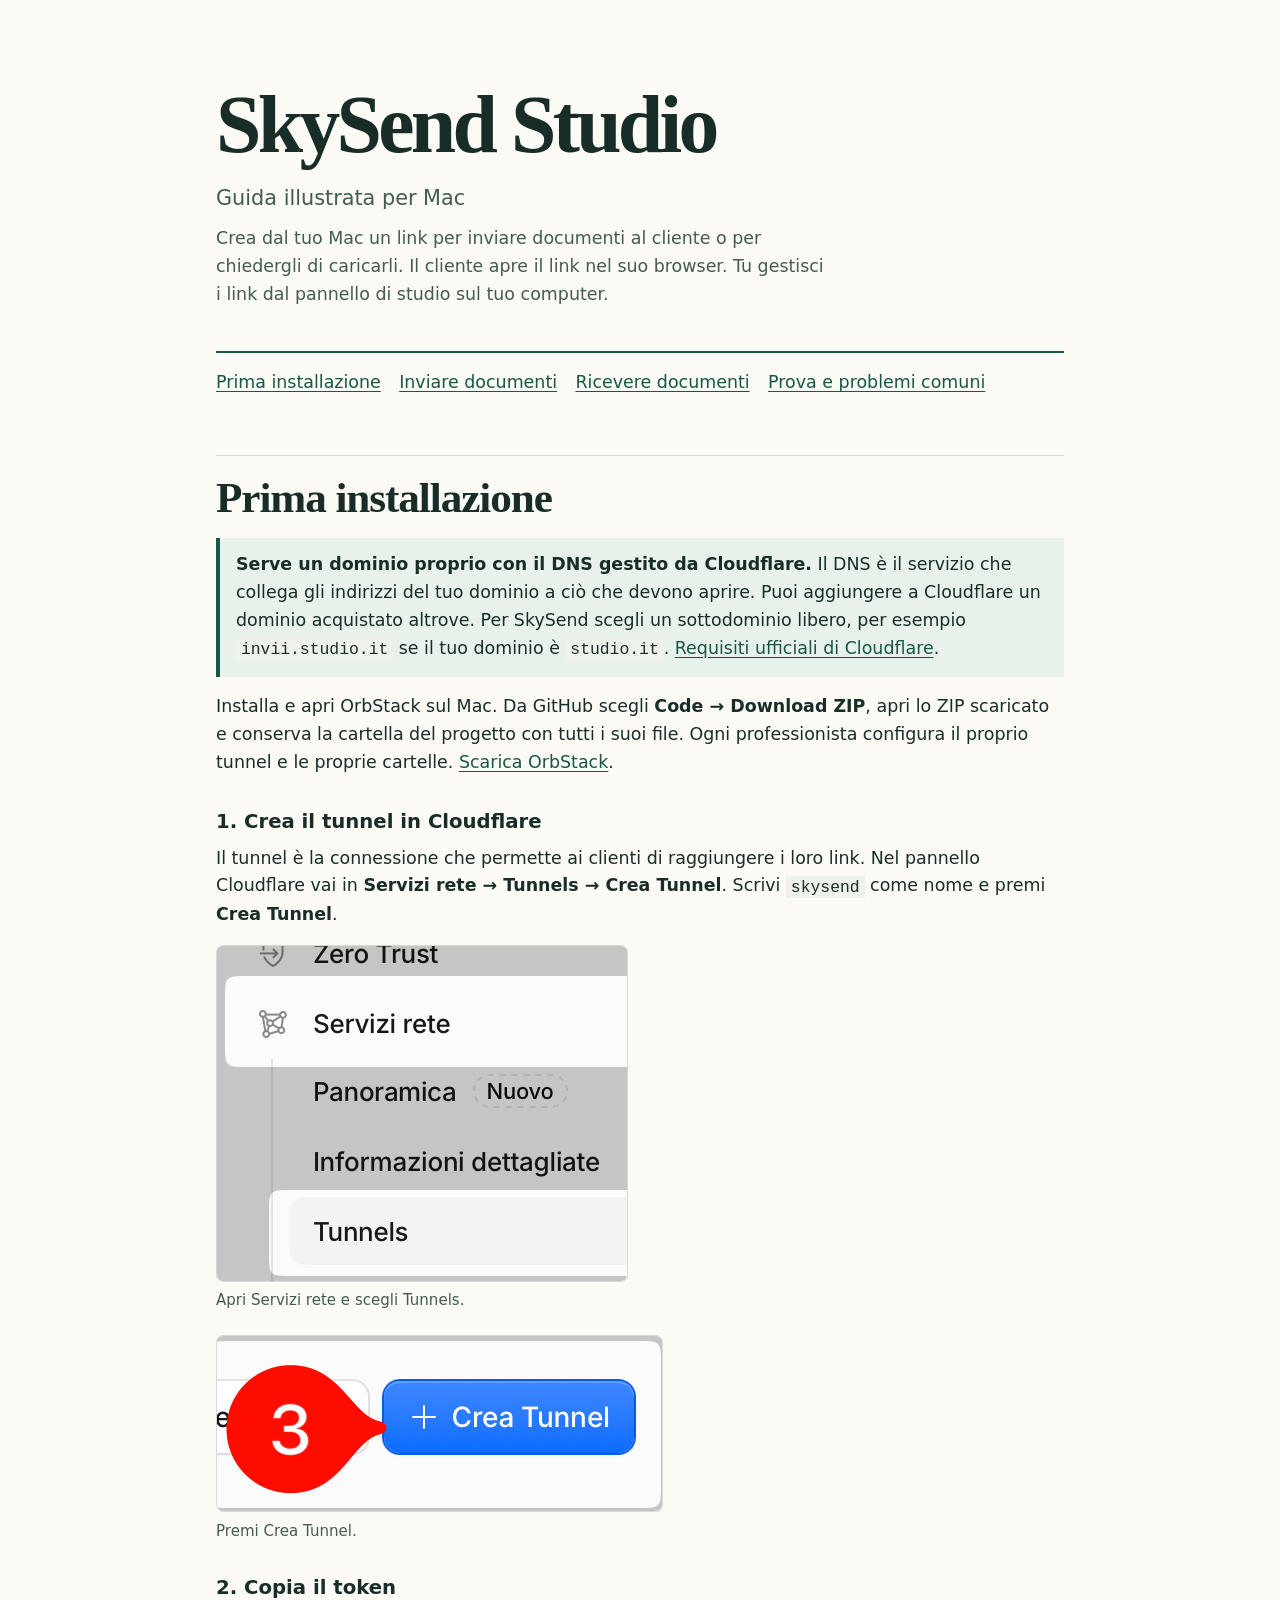
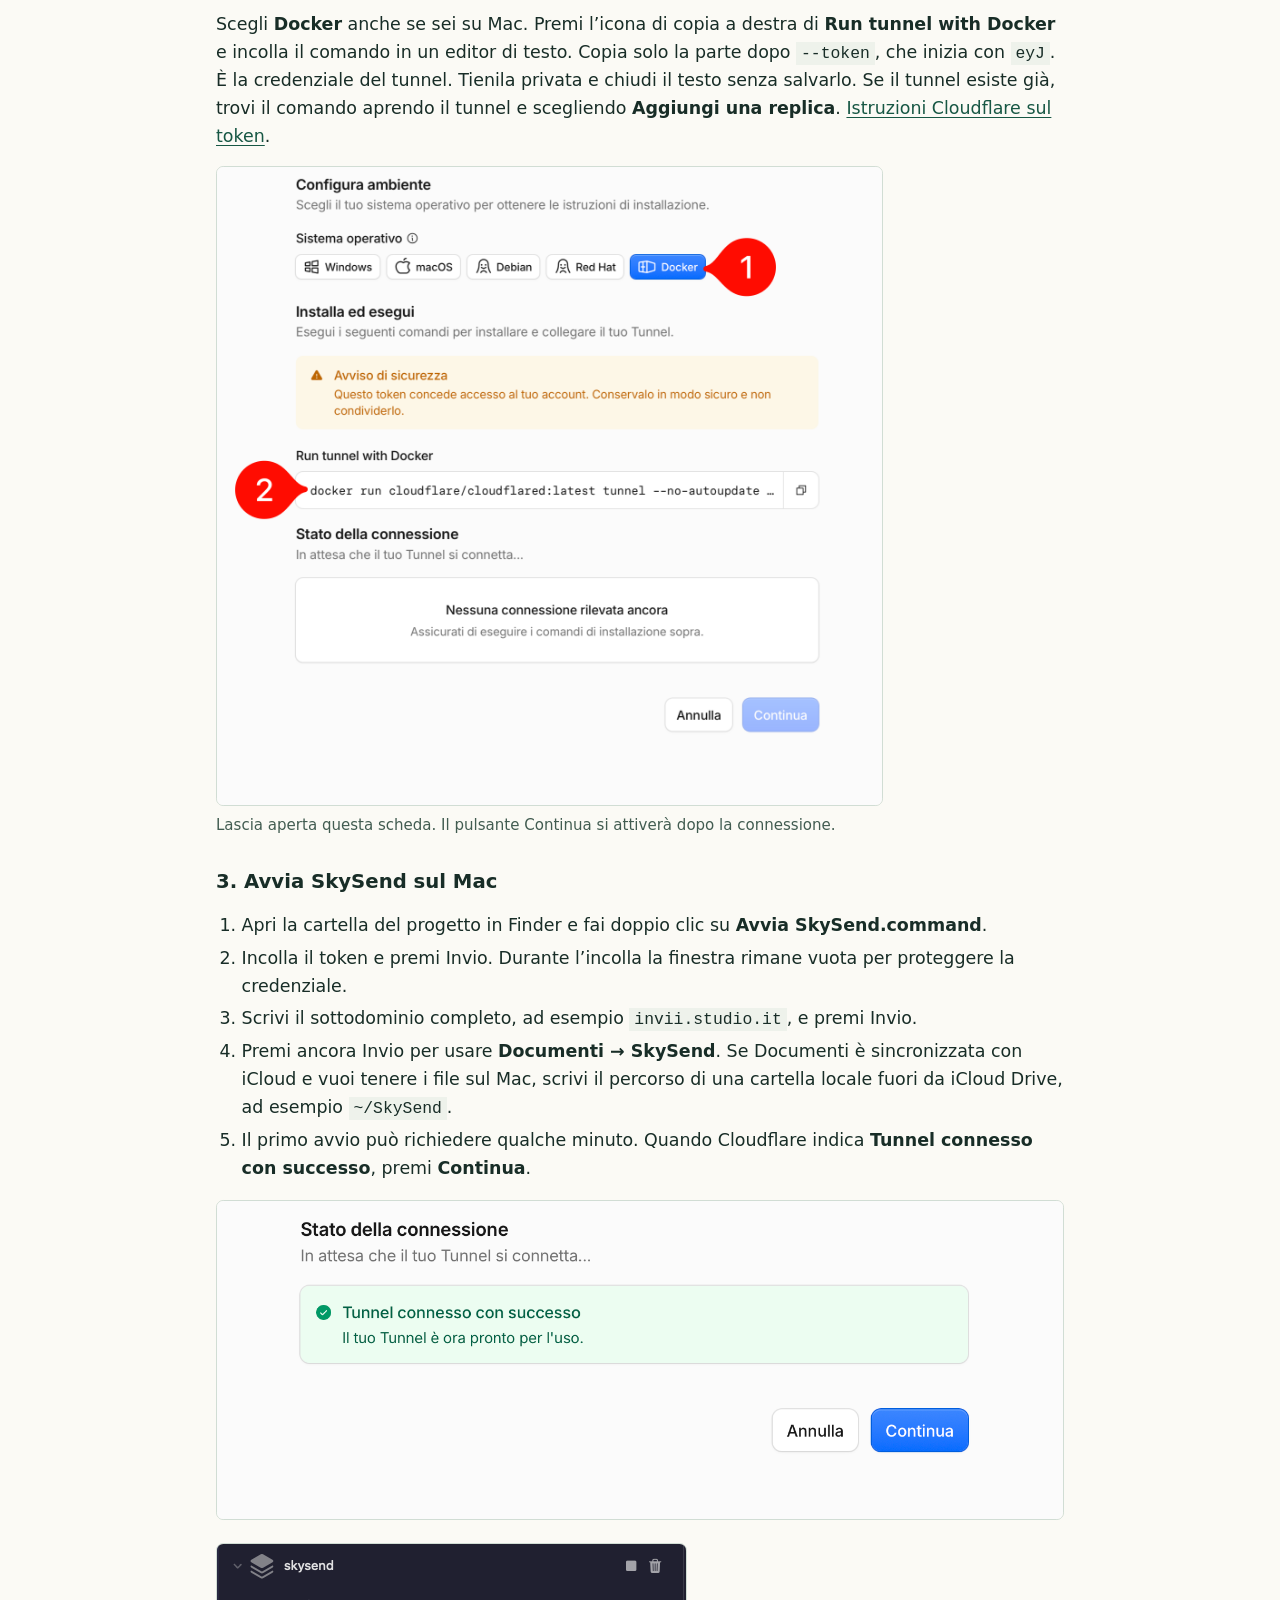
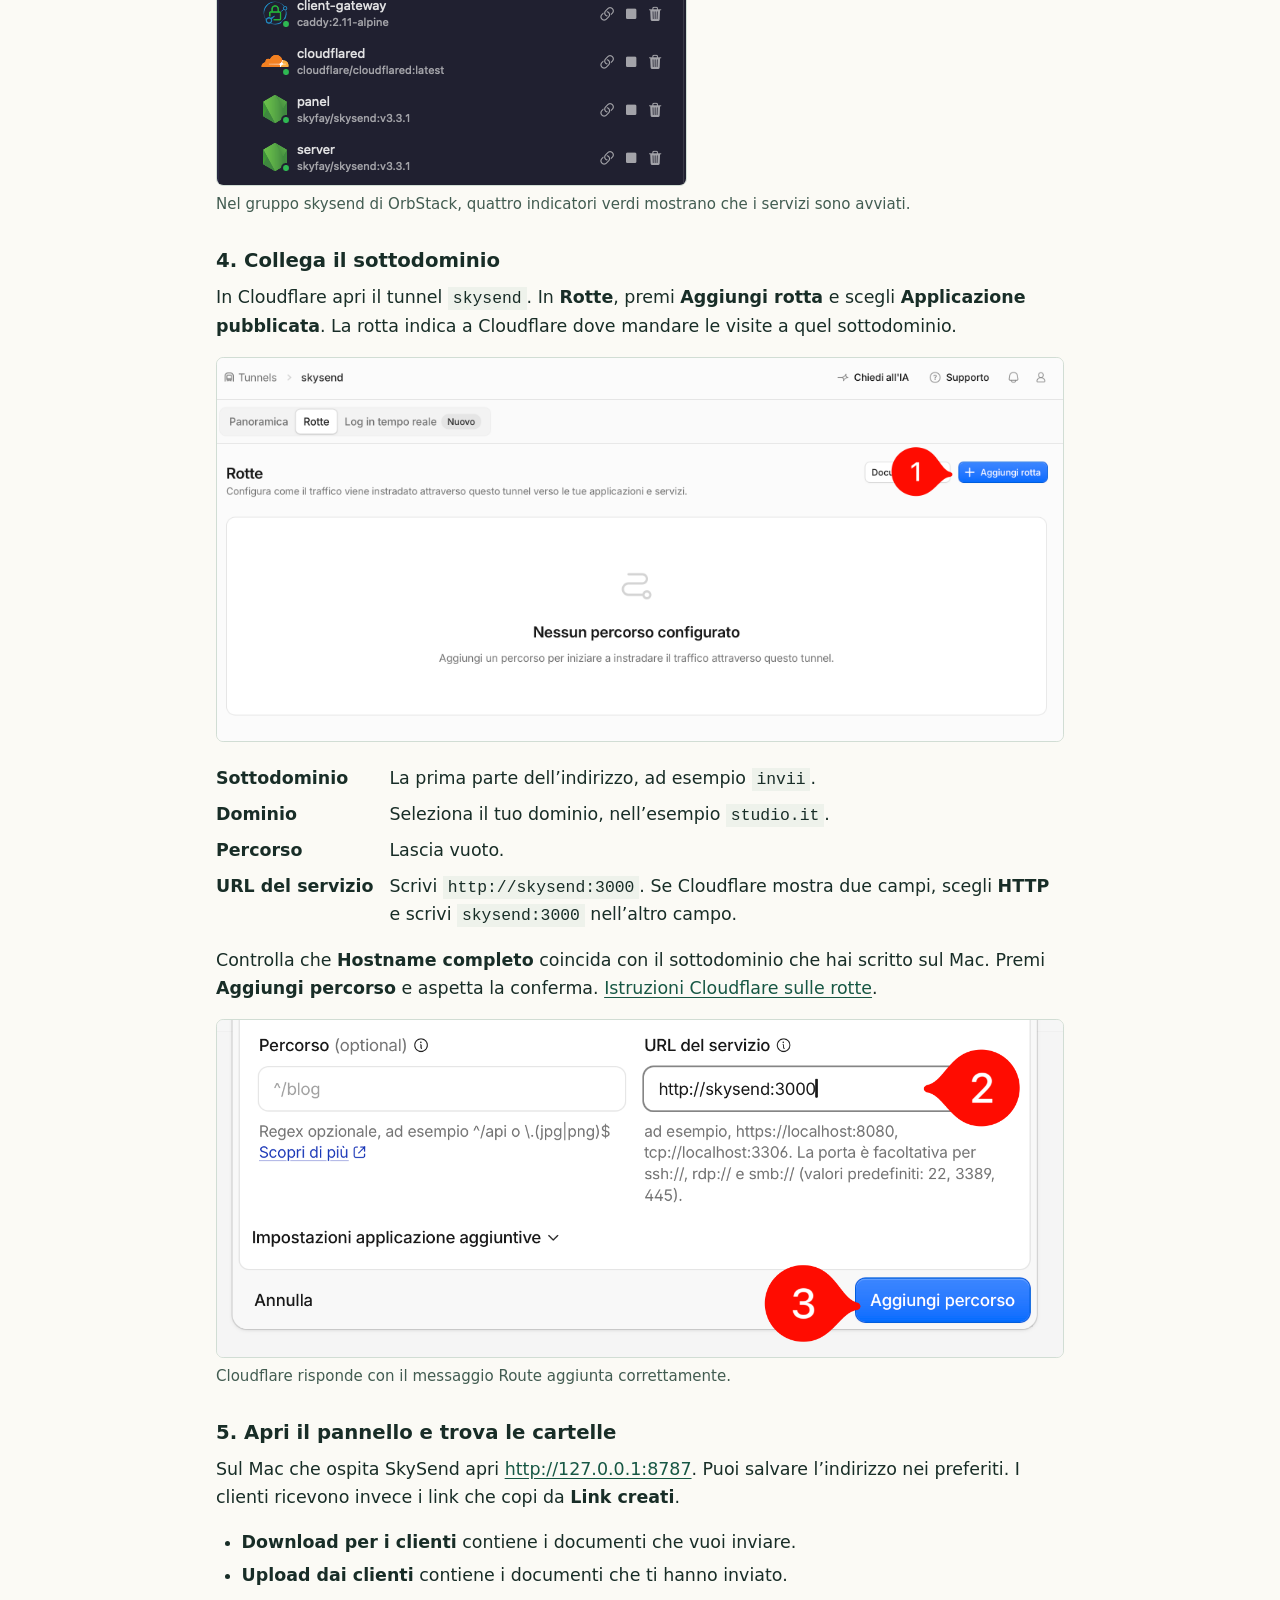
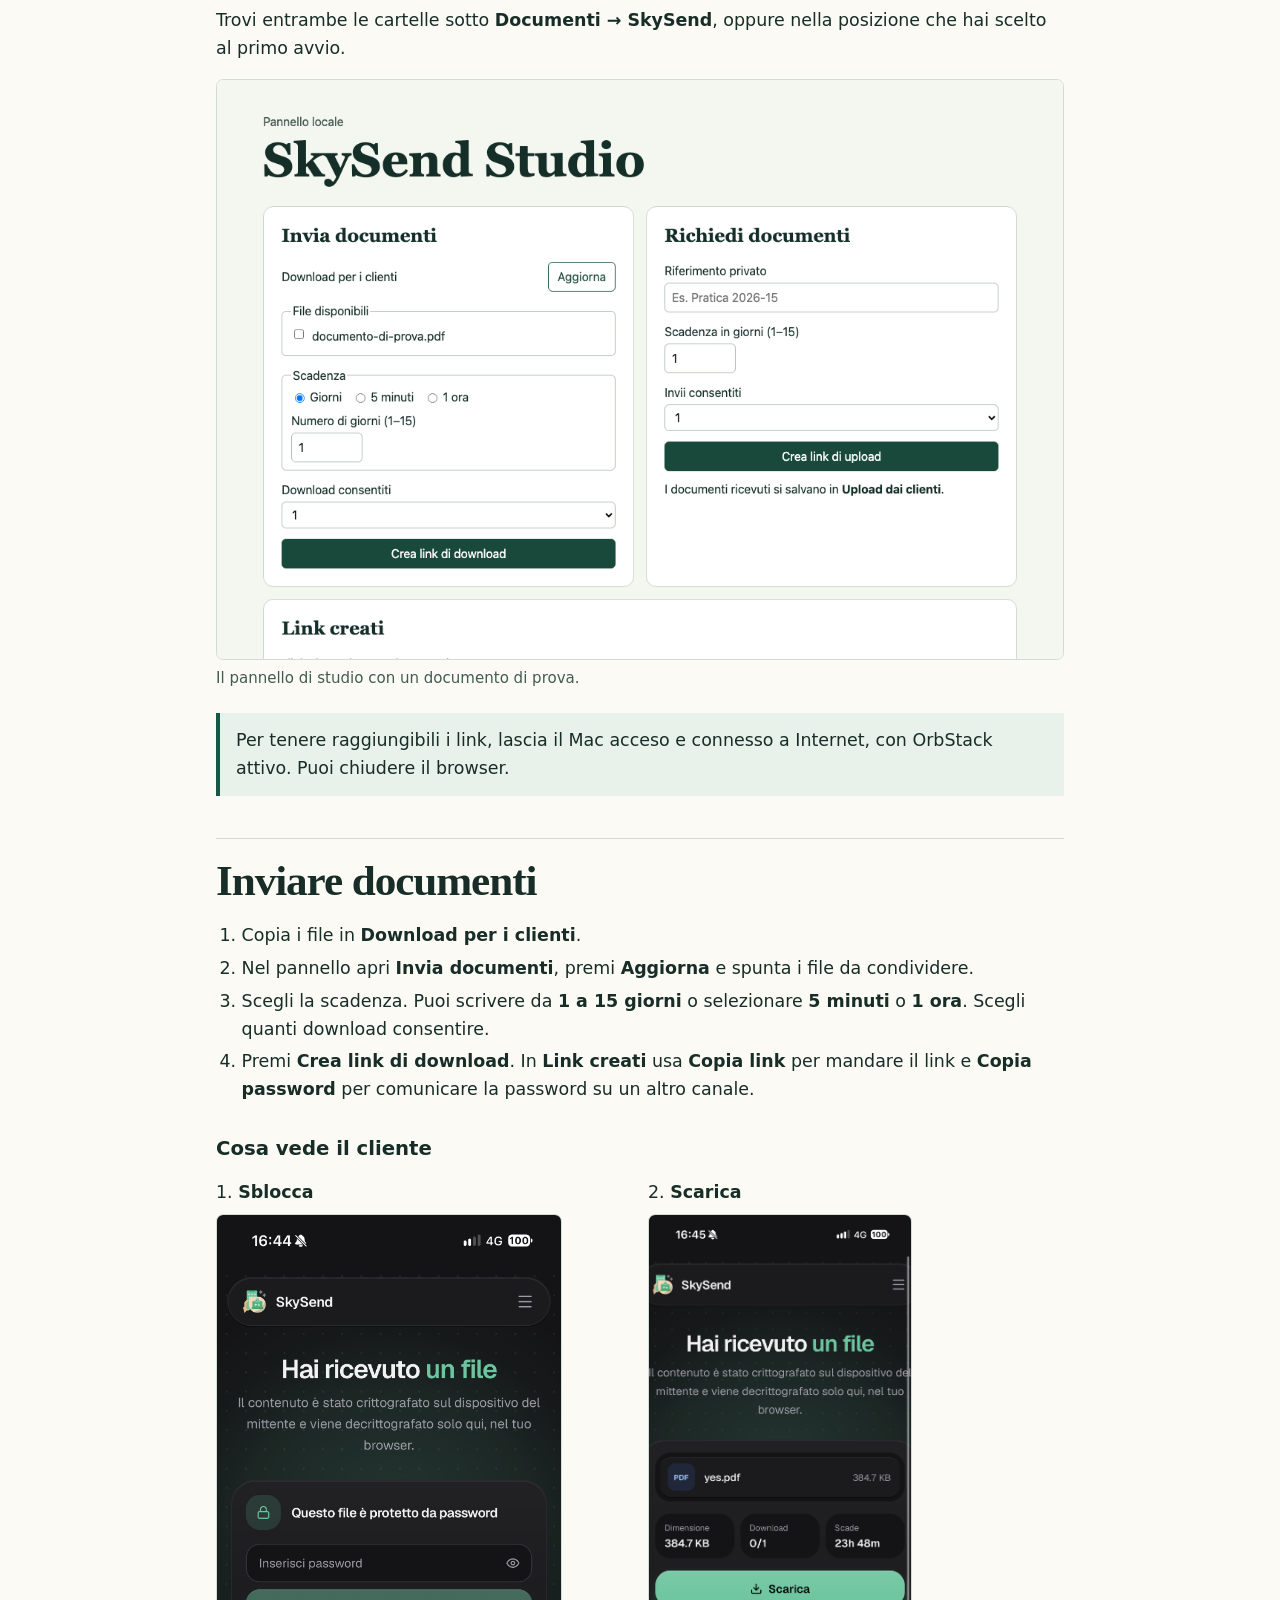
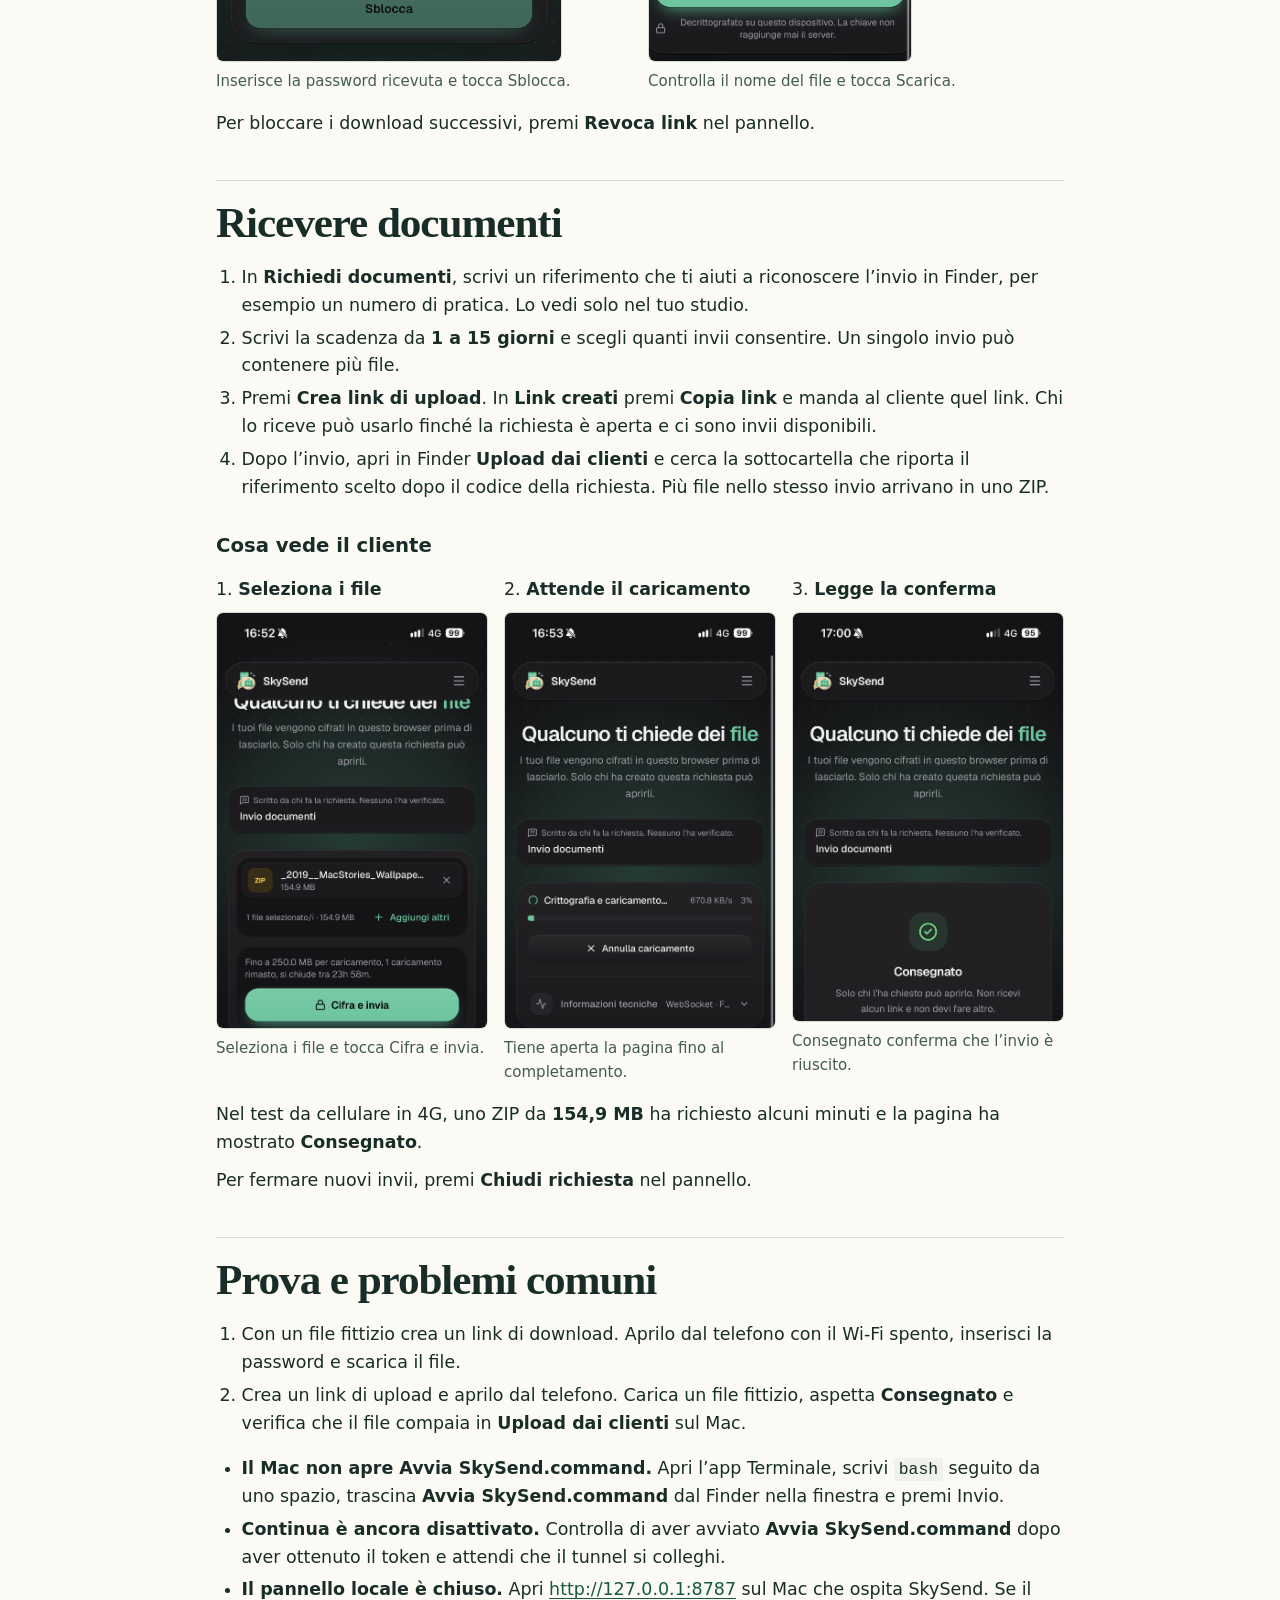
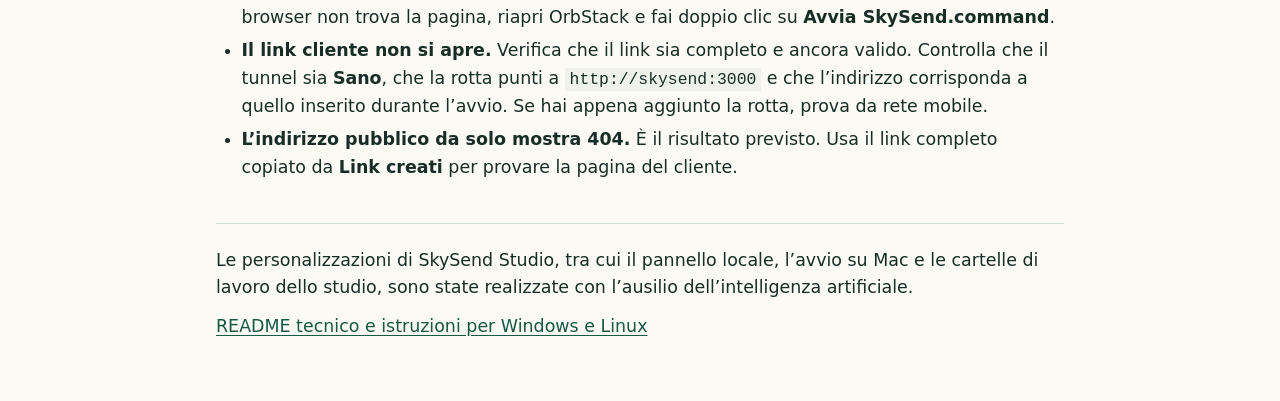
==== Guida SkySend.html @ 8be5df9d "Pubblica SkySend Studio con la guida illustrata" ====
<!doctype html>
<html lang="it">
<head>
  <meta charset="utf-8">
  <meta name="viewport" content="width=device-width, initial-scale=1">
  <title>SkySend Studio · Guida illustrata per Mac</title>
  <style>
    :root {
      color-scheme: light;
      --ink: #182d27;
      --muted: #425c51;
      --green: #175744;
      --line: #d1ddd4;
      --paper: #fbfaf5;
      --note: #e8f1ea;
    }
    * { box-sizing: border-box; }
    body { margin: 0; background: var(--paper); color: var(--ink); font: 1.09rem/1.6 system-ui, sans-serif; }
    main { width: min(100% - 2rem, 53rem); margin: 0 auto 4rem; }
    header { padding: clamp(2rem, 9vw, 5rem) 0 2rem; border-bottom: 2px solid var(--green); }
    h1, h2 { font-family: Georgia, serif; line-height: 1.1; }
    h1 { font-size: clamp(2.9rem, 8vw, 5.1rem); margin: 0 0 .75rem; letter-spacing: -.045em; }
    h2 { font-size: clamp(1.95rem, 5vw, 2.7rem); margin: 0 0 1rem; letter-spacing: -.025em; }
    h3 { margin: 2rem 0 .55rem; line-height: 1.3; font-size: 1.23rem; }
    p { margin: .65rem 0; }
    header p { max-width: 38rem; color: var(--muted); }
    .subtitle { font-size: 1.3rem; }
    a { color: var(--green); text-underline-offset: .19em; }
    a:focus-visible { outline: 2px solid var(--green); outline-offset: 4px; }
    nav ul { display: flex; flex-wrap: wrap; gap: .55rem 1.15rem; margin: 0; padding: 1rem 0; list-style: none; }
    section { margin-top: 2.6rem; padding-top: 1.15rem; border-top: 1px solid var(--line); scroll-margin: 1rem; }
    ol, ul { padding-inline-start: 1.6rem; }
    li + li { margin-top: .3rem; }
    nav li + li { margin-top: 0; }
    .note { padding: .85rem 1rem; background: var(--note); border-left: .25rem solid var(--green); margin: 1rem 0; }
    figure { margin: 1rem 0 1.45rem; }
    img { display: block; width: auto; max-width: 100%; max-height: 40rem; border: 1px solid var(--line); border-radius: .45rem; }
    figcaption { color: var(--muted); margin-top: .4rem; font-size: .94rem; }
    .phone-steps { display: grid; grid-template-columns: repeat(auto-fit, minmax(min(100%, 13rem), 1fr)); gap: 1rem; list-style-position: inside; padding: 0; }
    .phone-steps li { margin: 0; }
    .phone-steps figure { margin: .45rem 0 0; }
    .phone-steps img { max-height: 28rem; }
    code { font-size: .94em; background: #eef2eb; padding: .12em .3em; overflow-wrap: anywhere; }
    .fields { display: grid; grid-template-columns: minmax(7.5rem, auto) 1fr; gap: .5rem 1rem; }
    .fields dt { font-weight: 700; }
    .fields dd { margin: 0; }
    footer { border-top: 1px solid var(--line); margin-top: 2.6rem; padding-top: .75rem; }
    @media print {
      body { background: white; font-size: 10pt; }
      main { width: 100%; margin: 0; }
      header { padding-top: 0; }
      h2, h3 { break-after: avoid; }
      figure { break-inside: avoid; }
      img { max-height: 16cm; }
      .phone-steps img { max-height: 9cm; }
    }
  </style>
</head>
<body>
<main>
  <header>
    <h1>SkySend Studio</h1>
    <p class="subtitle">Guida illustrata per Mac</p>
    <p>Crea dal tuo Mac un link per inviare documenti al cliente o per chiedergli di caricarli. Il cliente apre il link nel suo browser. Tu gestisci i link dal pannello di studio sul tuo computer.</p>
  </header>

  <nav aria-label="Indice della guida">
    <ul>
      <li><a href="#installazione">Prima installazione</a></li>
      <li><a href="#inviare">Inviare documenti</a></li>
      <li><a href="#ricevere">Ricevere documenti</a></li>
      <li><a href="#prova">Prova e problemi comuni</a></li>
    </ul>
  </nav>

  <section id="installazione" aria-labelledby="installazione-titolo">
    <h2 id="installazione-titolo">Prima installazione</h2>
    <div class="note">
      <strong>Serve un dominio proprio con il DNS gestito da Cloudflare.</strong> Il DNS è il servizio che collega gli indirizzi del tuo dominio a ciò che devono aprire. Puoi aggiungere a Cloudflare un dominio acquistato altrove. Per SkySend scegli un sottodominio libero, per esempio <code>invii.studio.it</code> se il tuo dominio è <code>studio.it</code>.
      <a href="https://developers.cloudflare.com/tunnel/get-started/#prerequisites">Requisiti ufficiali di Cloudflare</a>.
    </div>
    <p>Installa e apri OrbStack sul Mac. Da GitHub scegli <strong>Code → Download ZIP</strong>, apri lo ZIP scaricato e conserva la cartella del progetto con tutti i suoi file. Ogni professionista configura il proprio tunnel e le proprie cartelle. <a href="https://orbstack.dev/">Scarica OrbStack</a>.</p>

    <h3>1. Crea il tunnel in Cloudflare</h3>
    <p>Il tunnel è la connessione che permette ai clienti di raggiungere i loro link. Nel pannello Cloudflare vai in <strong>Servizi rete → Tunnels → Crea Tunnel</strong>. Scrivi <code>skysend</code> come nome e premi <strong>Crea Tunnel</strong>.</p>
    <figure>
      <img src="docs/images/cloudflare-apri-tunnels.png" alt="Menu Servizi rete con la voce Tunnels evidenziata">
      <figcaption>Apri Servizi rete e scegli Tunnels.</figcaption>
    </figure>
    <figure>
      <img src="docs/images/cloudflare-crea-tunnel.png" alt="Pulsante blu Crea Tunnel nella dashboard Cloudflare">
      <figcaption>Premi Crea Tunnel.</figcaption>
    </figure>

    <h3>2. Copia il token</h3>
    <p>Scegli <strong>Docker</strong> anche se sei su Mac. Premi l’icona di copia a destra di <strong>Run tunnel with Docker</strong> e incolla il comando in un editor di testo. Copia solo la parte dopo <code>--token</code>, che inizia con <code>eyJ</code>. È la credenziale del tunnel. Tienila privata e chiudi il testo senza salvarlo. Se il tunnel esiste già, trovi il comando aprendo il tunnel e scegliendo <strong>Aggiungi una replica</strong>. <a href="https://developers.cloudflare.com/tunnel/reference/tunnel-tokens/#get-the-token">Istruzioni Cloudflare sul token</a>.</p>
    <figure>
      <img src="docs/images/cloudflare-seleziona-docker.png" alt="Docker selezionato in Cloudflare sopra la riga con il comando da copiare">
      <figcaption>Lascia aperta questa scheda. Il pulsante Continua si attiverà dopo la connessione.</figcaption>
    </figure>

    <h3>3. Avvia SkySend sul Mac</h3>
    <ol>
      <li>Apri la cartella del progetto in Finder e fai doppio clic su <strong>Avvia SkySend.command</strong>.</li>
      <li>Incolla il token e premi Invio. Durante l’incolla la finestra rimane vuota per proteggere la credenziale.</li>
      <li>Scrivi il sottodominio completo, ad esempio <code>invii.studio.it</code>, e premi Invio.</li>
      <li>Premi ancora Invio per usare <strong>Documenti → SkySend</strong>. Se Documenti è sincronizzata con iCloud e vuoi tenere i file sul Mac, scrivi il percorso di una cartella locale fuori da iCloud Drive, ad esempio <code>~/SkySend</code>.</li>
      <li>Il primo avvio può richiedere qualche minuto. Quando Cloudflare indica <strong>Tunnel connesso con successo</strong>, premi <strong>Continua</strong>.</li>
    </ol>
    <figure>
      <img src="docs/images/cloudflare-tunnel-connesso.png" alt="Cloudflare mostra Tunnel connesso con successo e il pulsante Continua è attivo">
    </figure>
    <figure>
      <img src="docs/images/orbstack-servizi-attivi.png" alt="OrbStack mostra i quattro servizi SkySend, ognuno con un indicatore verde">
      <figcaption>Nel gruppo skysend di OrbStack, quattro indicatori verdi mostrano che i servizi sono avviati.</figcaption>
    </figure>

    <h3>4. Collega il sottodominio</h3>
    <p>In Cloudflare apri il tunnel <code>skysend</code>. In <strong>Rotte</strong>, premi <strong>Aggiungi rotta</strong> e scegli <strong>Applicazione pubblicata</strong>. La rotta indica a Cloudflare dove mandare le visite a quel sottodominio.</p>
    <figure>
      <img src="docs/images/cloudflare-aggiungi-rotta.png" alt="Scheda Rotte del tunnel skysend con il pulsante Aggiungi rotta">
    </figure>
    <dl class="fields">
      <dt>Sottodominio</dt><dd>La prima parte dell’indirizzo, ad esempio <code>invii</code>.</dd>
      <dt>Dominio</dt><dd>Seleziona il tuo dominio, nell’esempio <code>studio.it</code>.</dd>
      <dt>Percorso</dt><dd>Lascia vuoto.</dd>
      <dt>URL del servizio</dt><dd>Scrivi <code>http://skysend:3000</code>. Se Cloudflare mostra due campi, scegli <strong>HTTP</strong> e scrivi <code>skysend:3000</code> nell’altro campo.</dd>
    </dl>
    <p>Controlla che <strong>Hostname completo</strong> coincida con il sottodominio che hai scritto sul Mac. Premi <strong>Aggiungi percorso</strong> e aspetta la conferma. <a href="https://developers.cloudflare.com/tunnel/get-started/#publish-an-application">Istruzioni Cloudflare sulle rotte</a>.</p>
    <figure>
      <img src="docs/images/cloudflare-url-servizio.png" alt="Campo URL del servizio compilato con http://skysend:3000 e pulsante Aggiungi percorso">
      <figcaption>Cloudflare risponde con il messaggio Route aggiunta correttamente.</figcaption>
    </figure>

    <h3>5. Apri il pannello e trova le cartelle</h3>
    <p>Sul Mac che ospita SkySend apri <a href="http://127.0.0.1:8787">http://127.0.0.1:8787</a>. Puoi salvare l’indirizzo nei preferiti. I clienti ricevono invece i link che copi da <strong>Link creati</strong>.</p>
    <ul>
      <li><strong>Download per i clienti</strong> contiene i documenti che vuoi inviare.</li>
      <li><strong>Upload dai clienti</strong> contiene i documenti che ti hanno inviato.</li>
    </ul>
    <p>Trovi entrambe le cartelle sotto <strong>Documenti → SkySend</strong>, oppure nella posizione che hai scelto al primo avvio.</p>
    <figure>
      <img src="docs/images/skysend-pannello-guida.png" alt="Pannello SkySend Studio con i riquadri Invia documenti e Richiedi documenti e i campi numerici della scadenza">
      <figcaption>Il pannello di studio con un documento di prova.</figcaption>
    </figure>
    <p class="note">Per tenere raggiungibili i link, lascia il Mac acceso e connesso a Internet, con OrbStack attivo. Puoi chiudere il browser.</p>
  </section>

  <section id="inviare" aria-labelledby="inviare-titolo">
    <h2 id="inviare-titolo">Inviare documenti</h2>
    <ol>
      <li>Copia i file in <strong>Download per i clienti</strong>.</li>
      <li>Nel pannello apri <strong>Invia documenti</strong>, premi <strong>Aggiorna</strong> e spunta i file da condividere.</li>
      <li>Scegli la scadenza. Puoi scrivere da <strong>1 a 15 giorni</strong> o selezionare <strong>5 minuti</strong> o <strong>1 ora</strong>. Scegli quanti download consentire.</li>
      <li>Premi <strong>Crea link di download</strong>. In <strong>Link creati</strong> usa <strong>Copia link</strong> per mandare il link e <strong>Copia password</strong> per comunicare la password su un altro canale.</li>
    </ol>
    <h3>Cosa vede il cliente</h3>
    <ol class="phone-steps">
      <li><strong>Sblocca</strong><figure><img src="docs/images/skysend-cellulare-sblocca.png" alt="Pagina del cliente con il campo password e il pulsante Sblocca"><figcaption>Inserisce la password ricevuta e tocca Sblocca.</figcaption></figure></li>
      <li><strong>Scarica</strong><figure><img src="docs/images/skysend-cellulare-scarica.png" alt="File sbloccato e pulsante Scarica"><figcaption>Controlla il nome del file e tocca Scarica.</figcaption></figure></li>
    </ol>
    <p>Per bloccare i download successivi, premi <strong>Revoca link</strong> nel pannello.</p>
  </section>

  <section id="ricevere" aria-labelledby="ricevere-titolo">
    <h2 id="ricevere-titolo">Ricevere documenti</h2>
    <ol>
      <li>In <strong>Richiedi documenti</strong>, scrivi un riferimento che ti aiuti a riconoscere l’invio in Finder, per esempio un numero di pratica. Lo vedi solo nel tuo studio.</li>
      <li>Scrivi la scadenza da <strong>1 a 15 giorni</strong> e scegli quanti invii consentire. Un singolo invio può contenere più file.</li>
      <li>Premi <strong>Crea link di upload</strong>. In <strong>Link creati</strong> premi <strong>Copia link</strong> e manda al cliente quel link. Chi lo riceve può usarlo finché la richiesta è aperta e ci sono invii disponibili.</li>
      <li>Dopo l’invio, apri in Finder <strong>Upload dai clienti</strong> e cerca la sottocartella che riporta il riferimento scelto dopo il codice della richiesta. Più file nello stesso invio arrivano in uno ZIP.</li>
    </ol>
    <h3>Cosa vede il cliente</h3>
    <ol class="phone-steps">
      <li><strong>Seleziona i file</strong><figure><img src="docs/images/skysend-cellulare-upload-seleziona.png" alt="File ZIP selezionato e pulsante Cifra e invia"><figcaption>Seleziona i file e tocca Cifra e invia.</figcaption></figure></li>
      <li><strong>Attende il caricamento</strong><figure><img src="docs/images/skysend-cellulare-upload-caricamento.png" alt="Barra di avanzamento della cifratura e del caricamento"><figcaption>Tiene aperta la pagina fino al completamento.</figcaption></figure></li>
      <li><strong>Legge la conferma</strong><figure><img src="docs/images/skysend-cellulare-upload-consegnato.png" alt="Conferma Consegnato con spunta verde"><figcaption>Consegnato conferma che l’invio è riuscito.</figcaption></figure></li>
    </ol>
    <p>Nel test da cellulare in 4G, uno ZIP da <strong>154,9 MB</strong> ha richiesto alcuni minuti e la pagina ha mostrato <strong>Consegnato</strong>.</p>
    <p>Per fermare nuovi invii, premi <strong>Chiudi richiesta</strong> nel pannello.</p>
  </section>

  <section id="prova" aria-labelledby="prova-titolo">
    <h2 id="prova-titolo">Prova e problemi comuni</h2>
    <ol>
      <li>Con un file fittizio crea un link di download. Aprilo dal telefono con il Wi-Fi spento, inserisci la password e scarica il file.</li>
      <li>Crea un link di upload e aprilo dal telefono. Carica un file fittizio, aspetta <strong>Consegnato</strong> e verifica che il file compaia in <strong>Upload dai clienti</strong> sul Mac.</li>
    </ol>
    <ul>
      <li><strong>Il Mac non apre Avvia SkySend.command.</strong> Apri l’app Terminale, scrivi <code>bash</code> seguito da uno spazio, trascina <strong>Avvia SkySend.command</strong> dal Finder nella finestra e premi Invio.</li>
      <li><strong>Continua è ancora disattivato.</strong> Controlla di aver avviato <strong>Avvia SkySend.command</strong> dopo aver ottenuto il token e attendi che il tunnel si colleghi.</li>
      <li><strong>Il pannello locale è chiuso.</strong> Apri <a href="http://127.0.0.1:8787">http://127.0.0.1:8787</a> sul Mac che ospita SkySend. Se il browser non trova la pagina, riapri OrbStack e fai doppio clic su <strong>Avvia SkySend.command</strong>.</li>
      <li><strong>Il link cliente non si apre.</strong> Verifica che il link sia completo e ancora valido. Controlla che il tunnel sia <strong>Sano</strong>, che la rotta punti a <code>http://skysend:3000</code> e che l’indirizzo corrisponda a quello inserito durante l’avvio. Se hai appena aggiunto la rotta, prova da rete mobile.</li>
      <li><strong>L’indirizzo pubblico da solo mostra 404.</strong> È il risultato previsto. Usa il link completo copiato da <strong>Link creati</strong> per provare la pagina del cliente.</li>
    </ul>
  </section>

  <footer>
    <p>Le personalizzazioni di SkySend Studio, tra cui il pannello locale, l’avvio su Mac e le cartelle di lavoro dello studio, sono state realizzate con l’ausilio dell’intelligenza artificiale.</p>
    <p><a href="README.md">README tecnico e istruzioni per Windows e Linux</a></p>
  </footer>
</main>
</body>
</html>
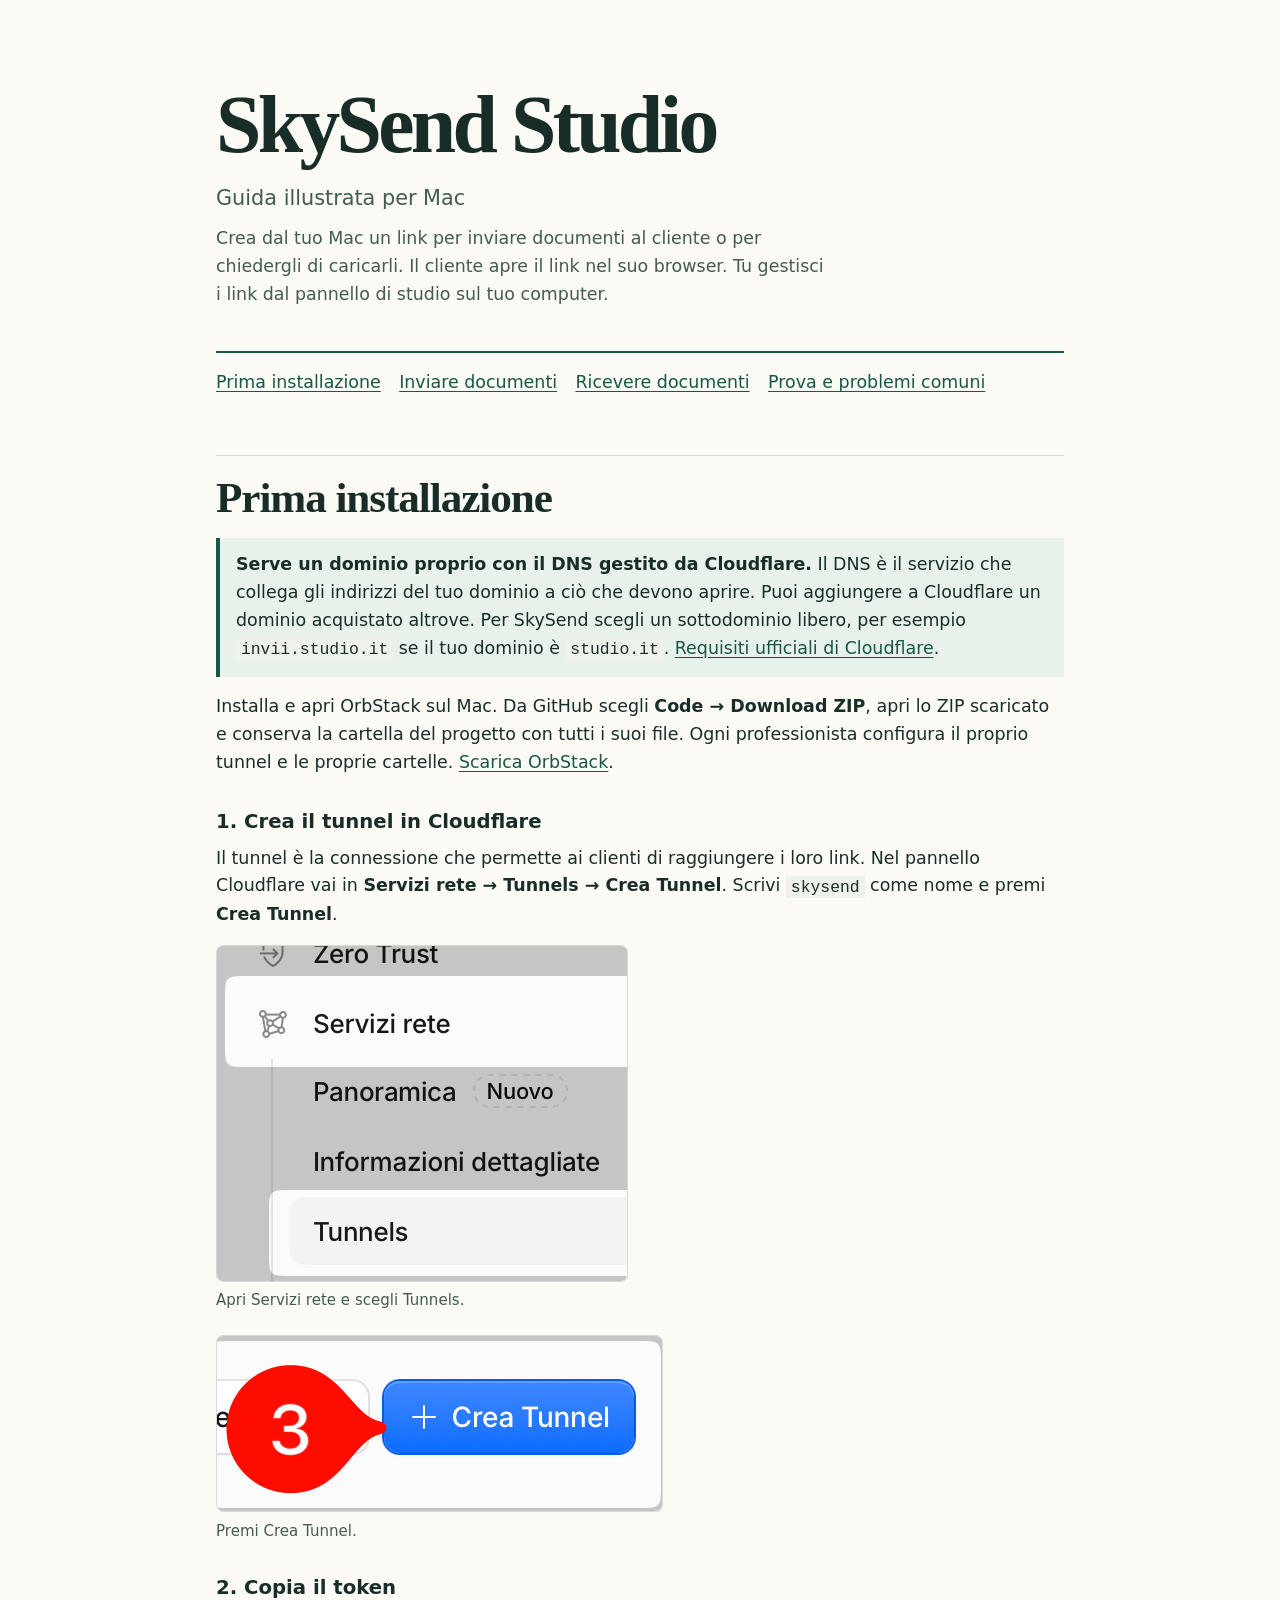
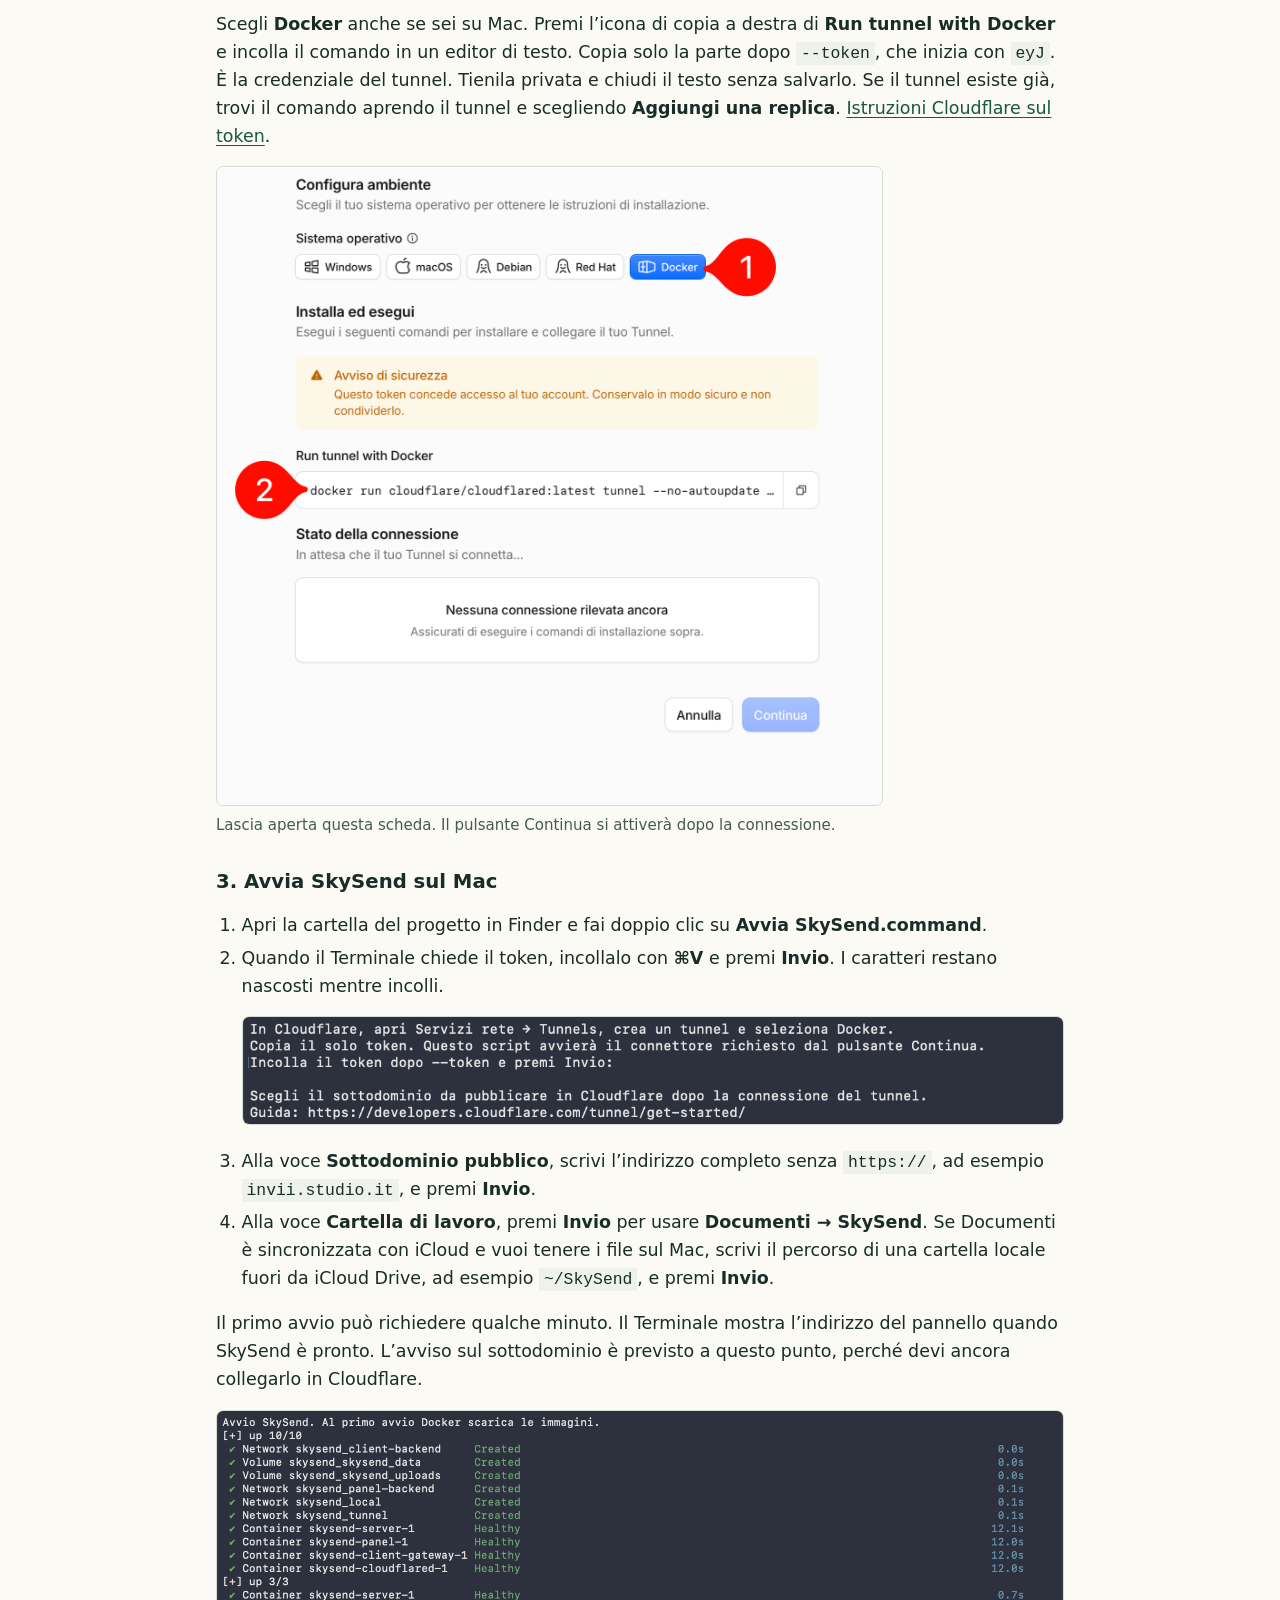
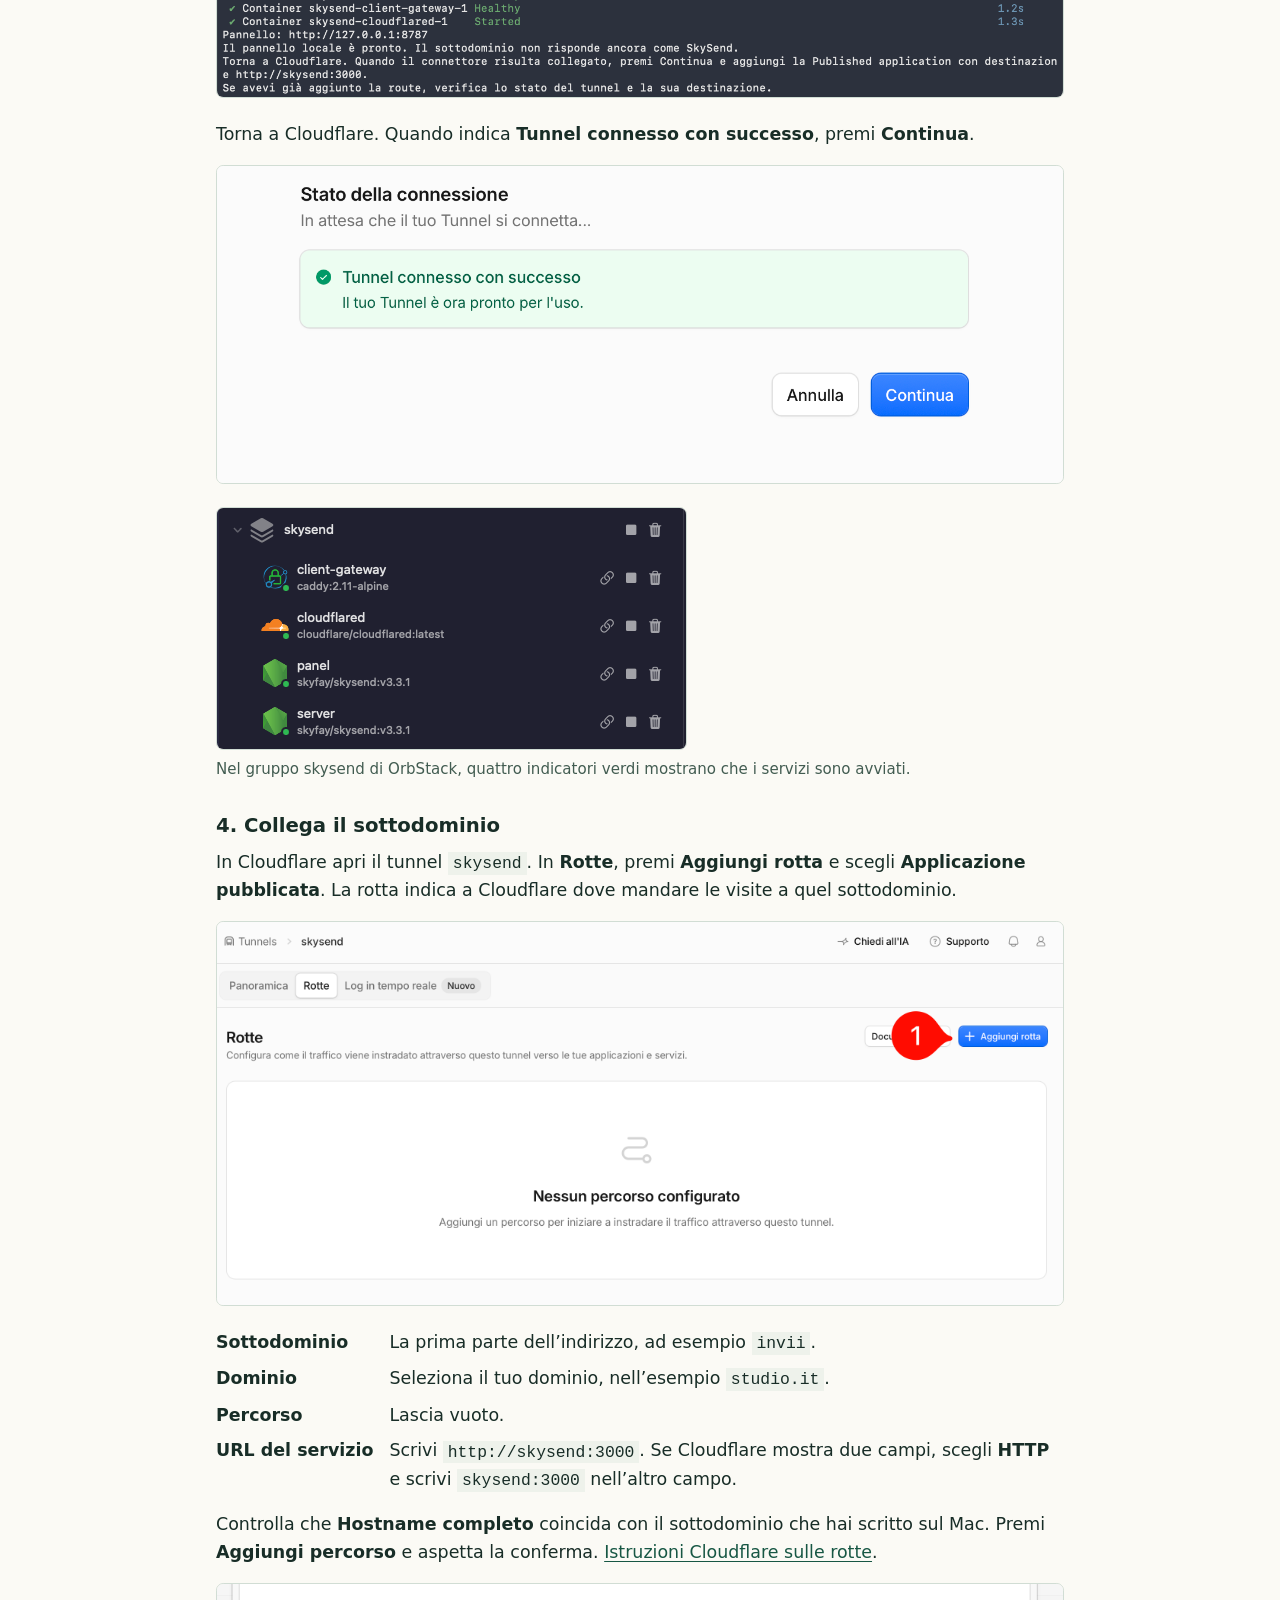
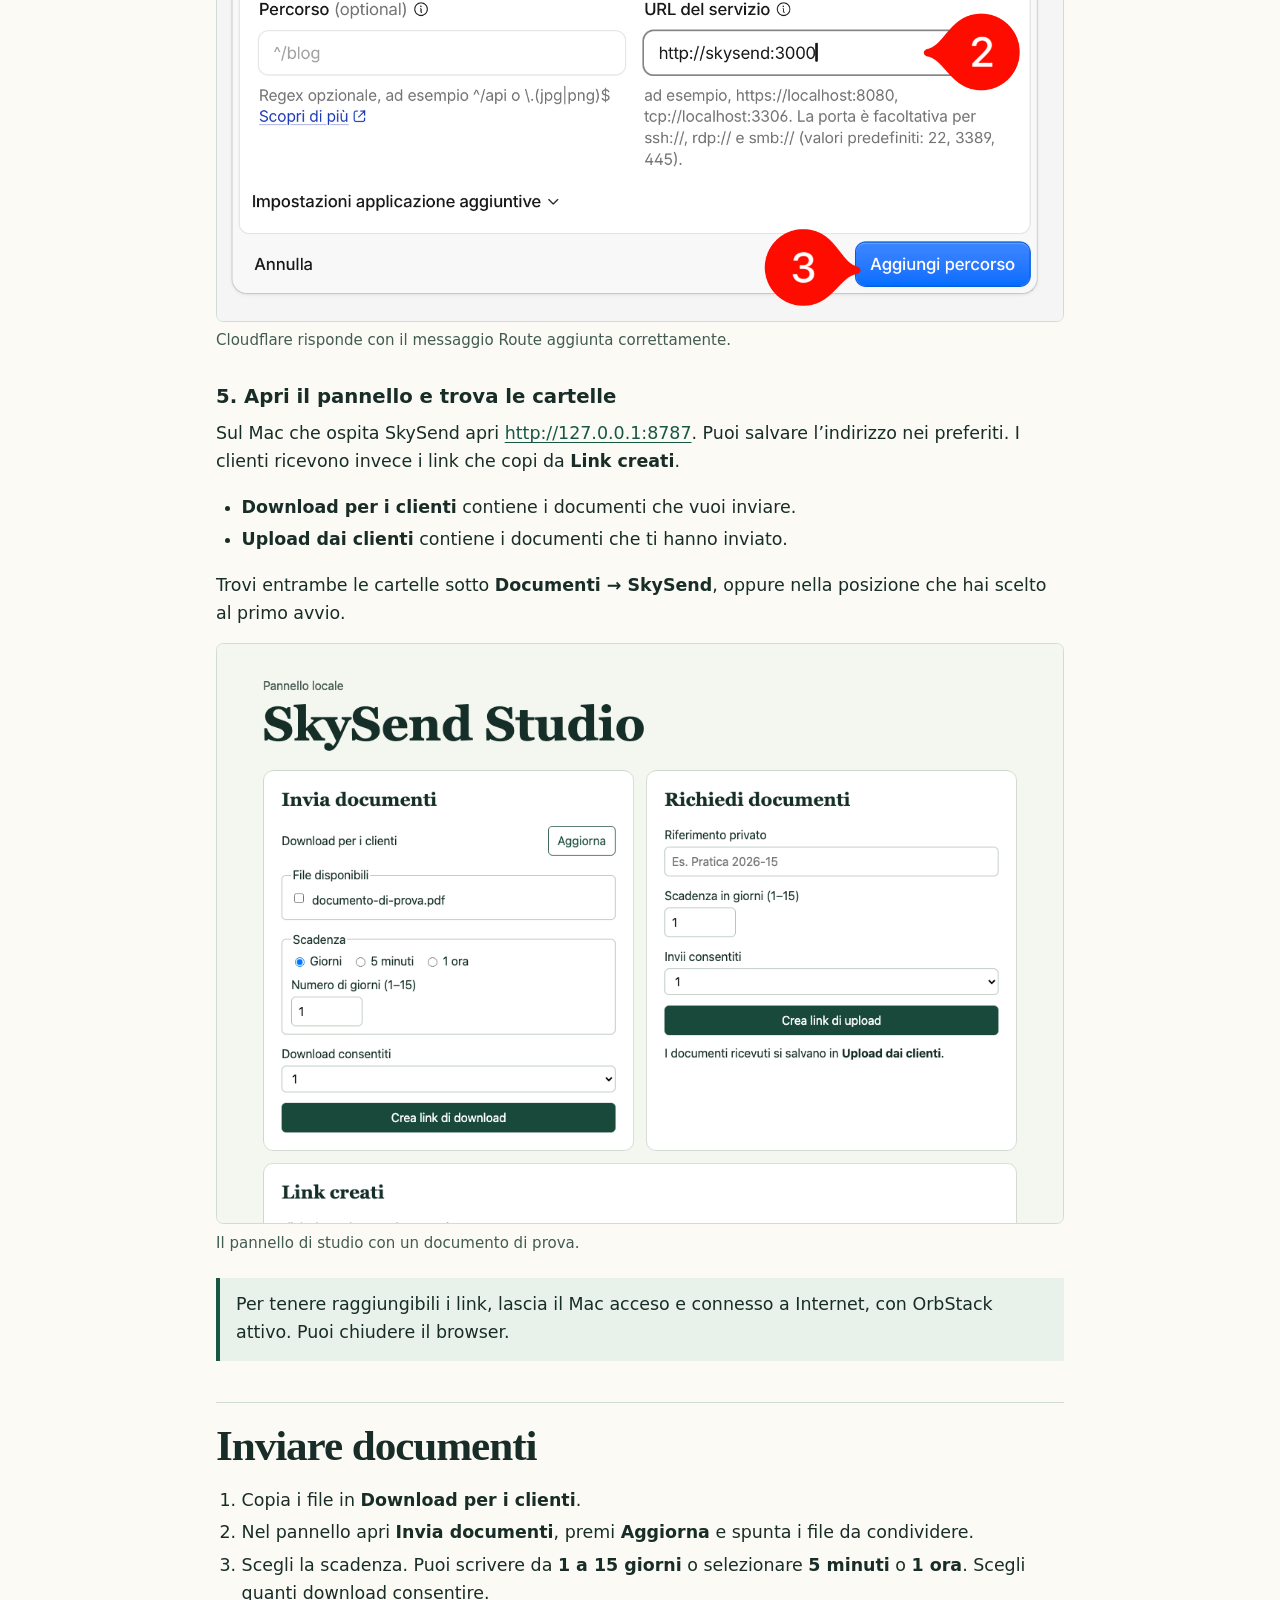
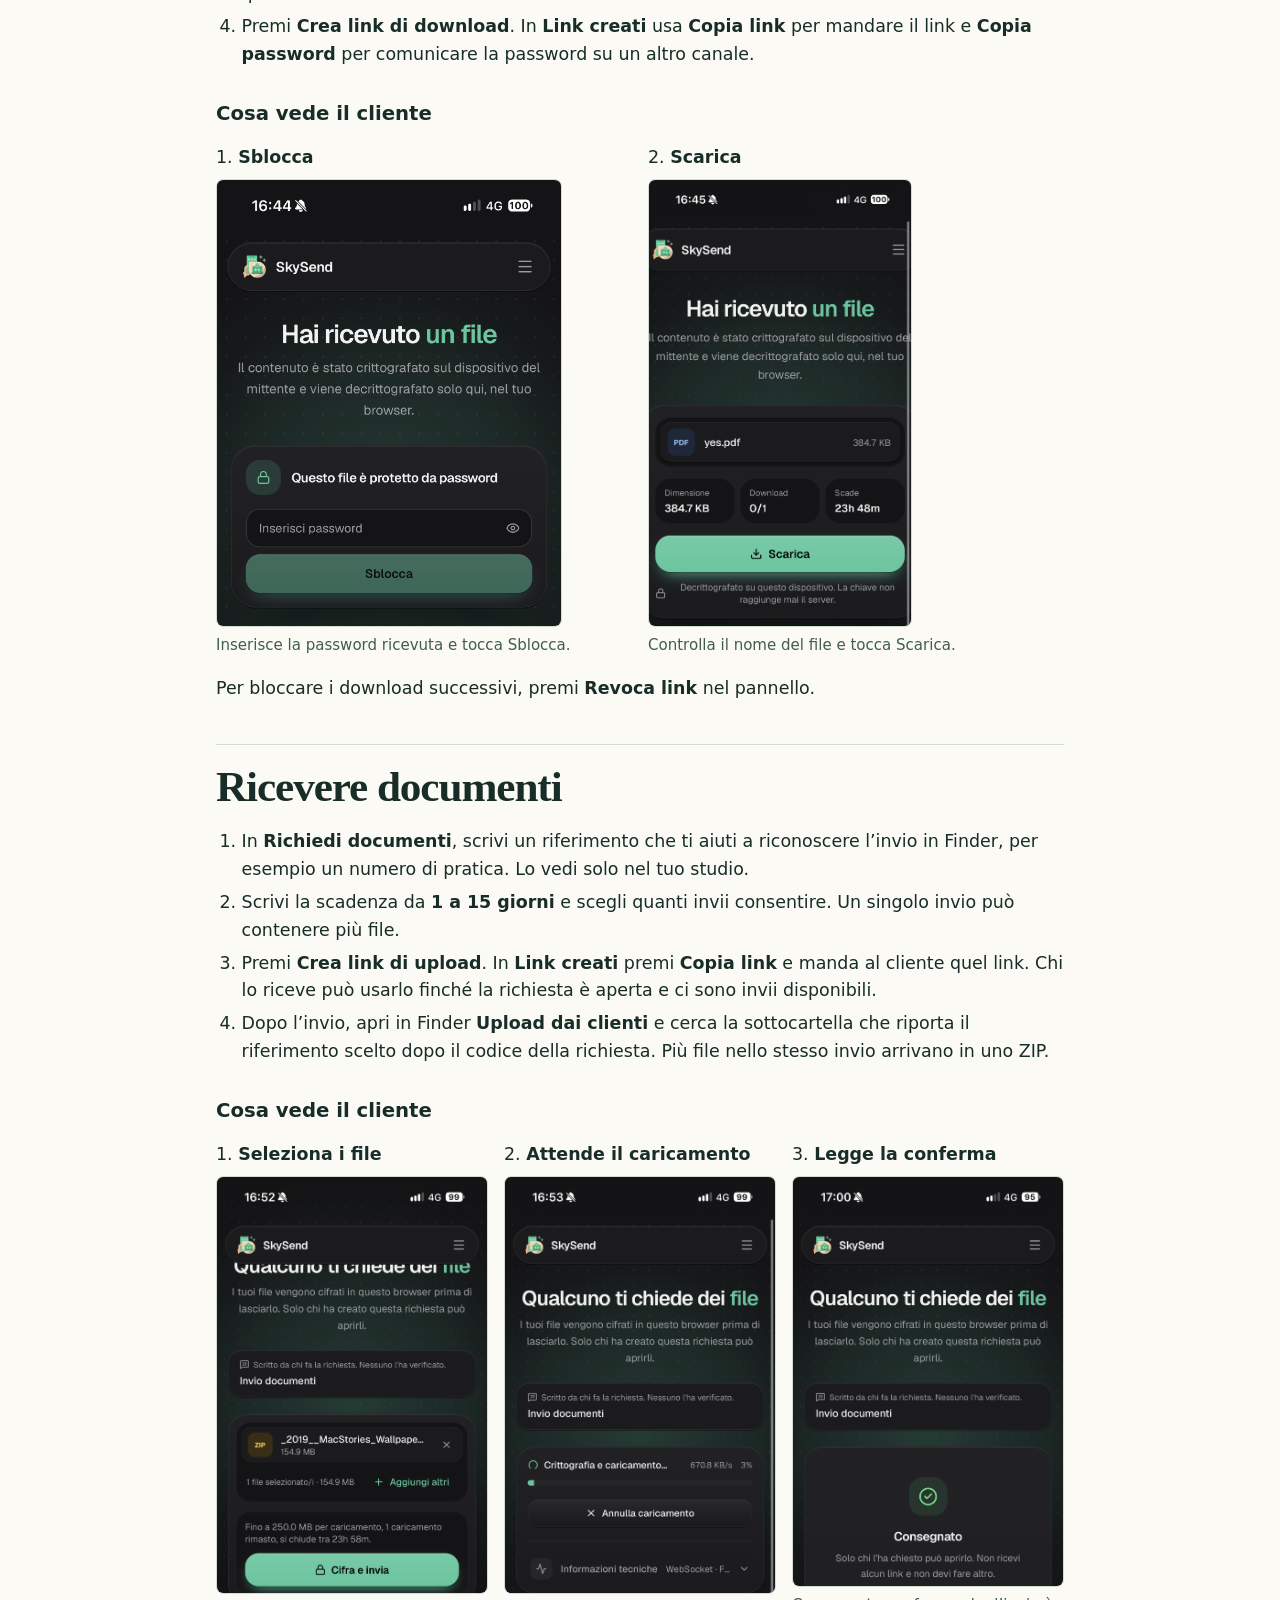
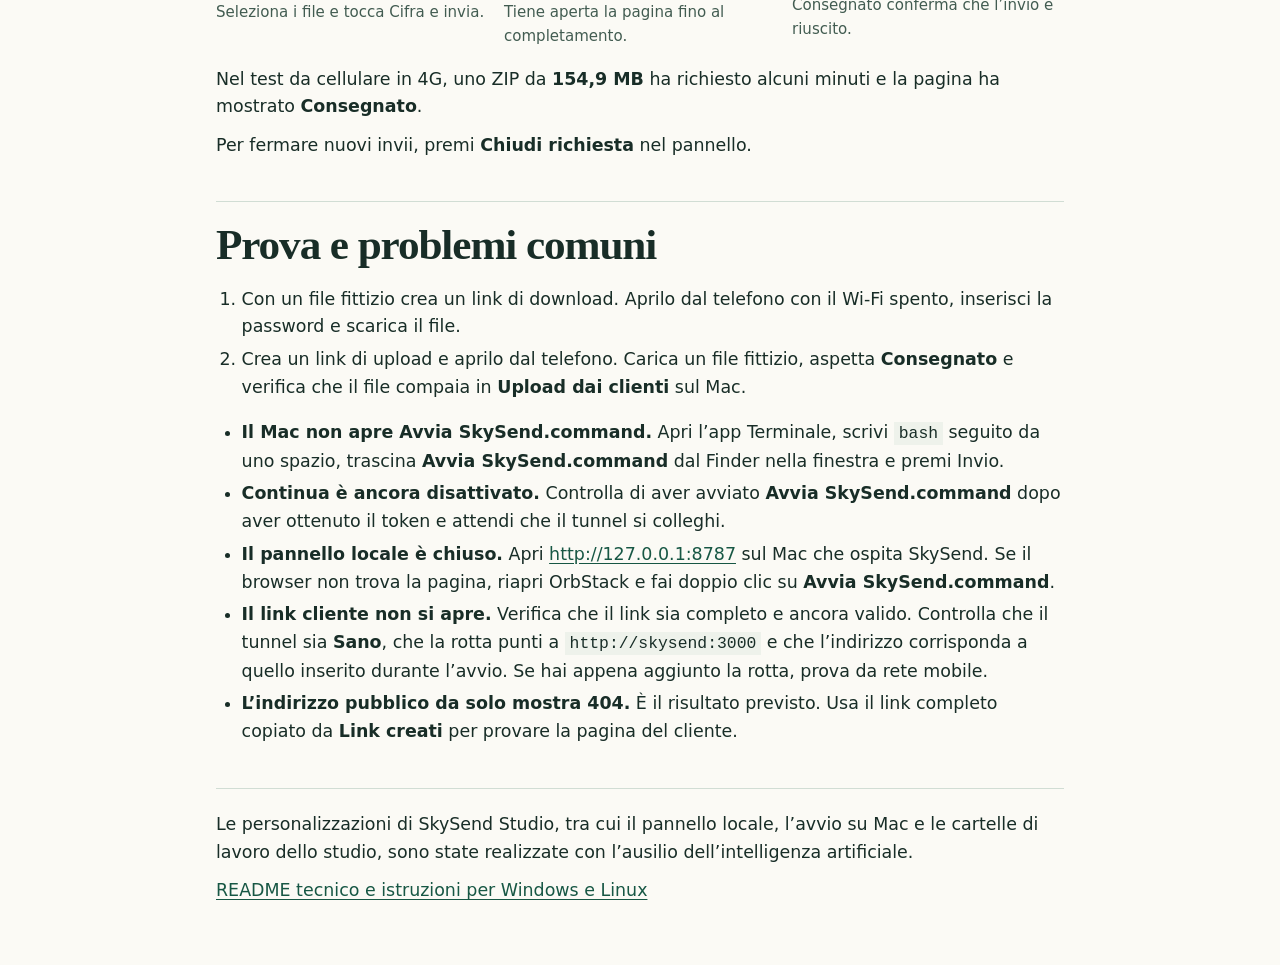
==== commit 218e6938: "Illustra l’avvio guidato nel Terminale" ====
--- a/Guida SkySend.html
+++ b/Guida SkySend.html
@@ -102,11 +102,19 @@
     <h3>3. Avvia SkySend sul Mac</h3>
     <ol>
       <li>Apri la cartella del progetto in Finder e fai doppio clic su <strong>Avvia SkySend.command</strong>.</li>
-      <li>Incolla il token e premi Invio. Durante l’incolla la finestra rimane vuota per proteggere la credenziale.</li>
-      <li>Scrivi il sottodominio completo, ad esempio <code>invii.studio.it</code>, e premi Invio.</li>
-      <li>Premi ancora Invio per usare <strong>Documenti → SkySend</strong>. Se Documenti è sincronizzata con iCloud e vuoi tenere i file sul Mac, scrivi il percorso di una cartella locale fuori da iCloud Drive, ad esempio <code>~/SkySend</code>.</li>
-      <li>Il primo avvio può richiedere qualche minuto. Quando Cloudflare indica <strong>Tunnel connesso con successo</strong>, premi <strong>Continua</strong>.</li>
-    </ol>
+      <li>Quando il Terminale chiede il token, incollalo con <strong>⌘V</strong> e premi <strong>Invio</strong>. I caratteri restano nascosti mentre incolli.
+        <figure>
+          <img src="docs/images/terminale-incolla-token.png" alt="Terminale con il messaggio Incolla il token dopo --token e premi Invio">
+        </figure>
+      </li>
+      <li>Alla voce <strong>Sottodominio pubblico</strong>, scrivi l’indirizzo completo senza <code>https://</code>, ad esempio <code>invii.studio.it</code>, e premi <strong>Invio</strong>.</li>
+      <li>Alla voce <strong>Cartella di lavoro</strong>, premi <strong>Invio</strong> per usare <strong>Documenti → SkySend</strong>. Se Documenti è sincronizzata con iCloud e vuoi tenere i file sul Mac, scrivi il percorso di una cartella locale fuori da iCloud Drive, ad esempio <code>~/SkySend</code>, e premi <strong>Invio</strong>.</li>
+    </ol>
+    <p>Il primo avvio può richiedere qualche minuto. Il Terminale mostra l’indirizzo del pannello quando SkySend è pronto. L’avviso sul sottodominio è previsto a questo punto, perché devi ancora collegarlo in Cloudflare.</p>
+    <figure>
+      <img src="docs/images/terminale-avvio-completato.png" alt="Terminale con i servizi avviati, l’indirizzo del pannello locale e le istruzioni per tornare a Cloudflare">
+    </figure>
+    <p>Torna a Cloudflare. Quando indica <strong>Tunnel connesso con successo</strong>, premi <strong>Continua</strong>.</p>
     <figure>
       <img src="docs/images/cloudflare-tunnel-connesso.png" alt="Cloudflare mostra Tunnel connesso con successo e il pulsante Continua è attivo">
     </figure>
